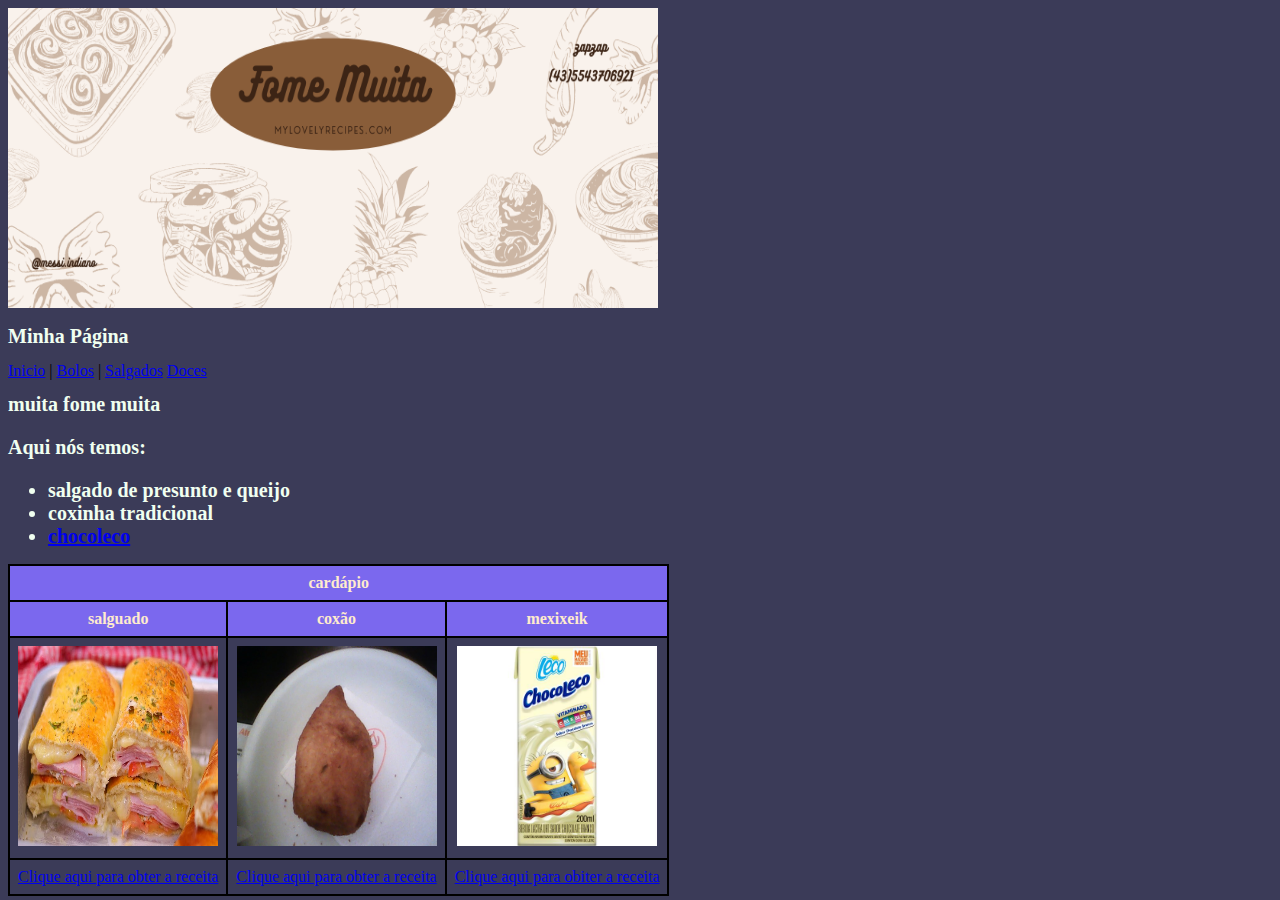
==== index.html @ 6c069d08 "ok" ====
<!DOCTYPE html>
<html>
<head>
  <meta charset="utf-8">
  <meta name="viewport" content="width=device-width">
  <title>fomemuita</title>
  <link href="style.css" rel="stylesheet" type="text/css" />
  <link rel= "stylesheet" href= "style.css>">
</head>
  <img src="Beige Minimalist Food Line Art  Recipes Facebook Cover .png" width="650" height="300">
<body> 
  <header>

    <h1>Minha Página</h1>
    
    <nav>
    
    <a href="index.html">Inicio</a> |
    
    <a href="bolos.html">Bolos</a> |
    
    <a href="salgados.html">Salgados</a>
    
    <a href="doces.html">Doces</a>
    
    </nav>
    
    </header>
    <section id="muita fome muita"> 
       <h1> muita fome muita </h1>
          <p>Aqui nós temos:</p>
         <ul>
          <li>salgado de presunto e queijo</li>
          <li>coxinha tradicional</li>
          <li> <a href="noname.html"> chocoleco </a></li>
         </ul>
    </section>
  <table>
    <thead>
      <tr> 
        <th colspan="3">cardápio </th>
      </tr>
      <tr>
        <th>salguado</th>
        <th>coxão</th>  
        <th>mexixeik </th>
      </tr>
    </thead>
      <tbody>
        <tr>
          <td><img src="image/salgadasssssso.jpg" width="200"height="200"</td>
          <td><img src="image/coxinhapodi.jpg" width="200"height="200"</td>
          <td><img src="image/chocolecodois.jpg" width="200"height="200"</td>
        </tr>
        <tr>
          <td> <a href="salguado.html"> Clique aqui para obter a receita </a></td>
          <td> <a href="coxinhaa.html"> Clique aqui para obter a receita </a></td>
          <td> <a href="chocoleco.html"> Clique aqui para obiter a receita </a></td>
        </tr>
      </tbody>
  </table>
    <script src="script.js"></script>
</body>

</html>
---- style.css ----
html {
  height: 100%;
  width: 100%;
}
  table{
    widht: 100%;
    border-collapse: collapse;
  }
   th, td {
    border: 2px solid black;
    padding: 8px;
    text-align: center;
  }
  th {
     background-color: mediumslateblue;
     color: blanchedalmond;
  }

  td { color:honeydew; 
  }
  h1 {
    color:honeydew;
    font-family:comic sans ms;
    font-size: 20px;
    font-weight: bold;
  }
  p {
    color:honeydew;
    font-family:comic sans ms;
    font-size: 20px;
    font-weight: bold;
  }
  li {
    color:honeydew;
    font-family:comic sans ms;
    font-size: 20px;
    font-weight: bold;
  }
  body{ 
  background-color:#3B3B58;
  }
  #muitafomemuita
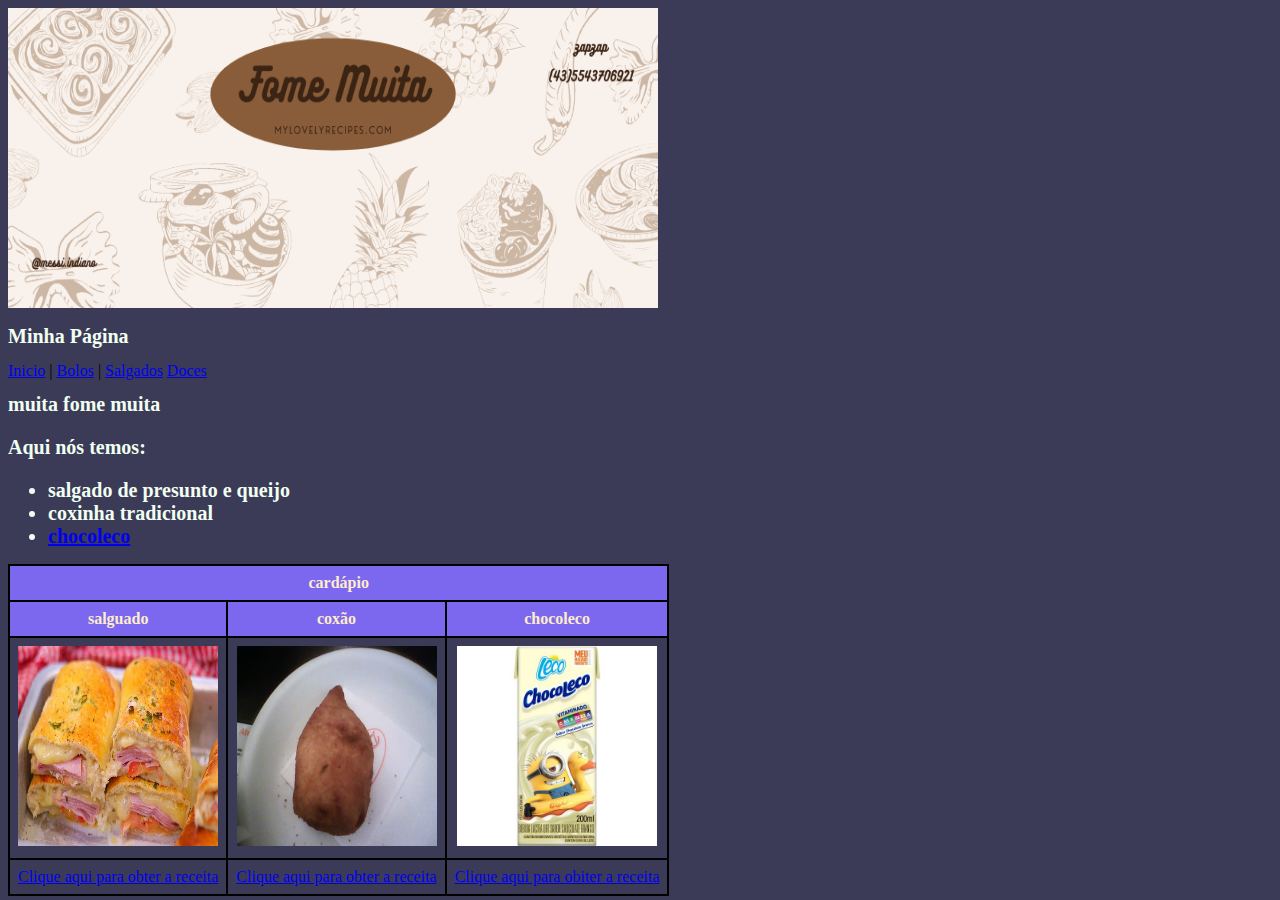
==== commit 358d90d5: "ok" ====
--- a/index.html
+++ b/index.html
@@ -15,13 +15,13 @@
     
     <nav>
     
-    <a href="index.html">Inicio</a> |
+    <a href="...">Inicio</a> |
     
-    <a href="bolos.html">Bolos</a> |
+    <a href="...">Bolos</a> |
     
-    <a href="salgados.html">Salgados</a>
+    <a href="...">Salgados</a>
     
-    <a href="doces.html">Doces</a>
+    <a href="...">Doces</a>
     
     </nav>
     
@@ -43,14 +43,14 @@
       <tr>
         <th>salguado</th>
         <th>coxão</th>  
-        <th>mexixeik </th>
+        <th>chocoleco</th>
       </tr>
     </thead>
       <tbody>
         <tr>
-          <td><img src="image/salgadasssssso.jpg" width="200"height="200"</td>
-          <td><img src="image/coxinhapodi.jpg" width="200"height="200"</td>
-          <td><img src="image/chocolecodois.jpg" width="200"height="200"</td>
+          <td><img src="image/salgadasssssso.jpg" width="200"height="200"></td>
+          <td><img src="image/coxinhapodi.jpg" width="200"height="200"></td>
+          <td><img src="image/chocolecodois.jpg" width="200"height="200"></td>
         </tr>
         <tr>
           <td> <a href="salguado.html"> Clique aqui para obter a receita </a></td>
--- a/style.css
+++ b/style.css
@@ -20,23 +20,28 @@
   }
   h1 {
     color:honeydew;
-    font-family:comic sans ms;
+    font-family:comic sans-serif;
     font-size: 20px;
     font-weight: bold;
   }
   p {
     color:honeydew;
-    font-family:comic sans ms;
+    font-family:comic sans-serif;
     font-size: 20px;
     font-weight: bold;
   }
   li {
     color:honeydew;
-    font-family:comic sans ms;
+    font-family:comic sans-serif;
     font-size: 20px;
     font-weight: bold;
   }
   body{ 
   background-color:#3B3B58;
   }
-  #muitafomemuita+  #muitafomemuita {
+    border: 2px solid rgb(226, 95, 95);
+    background-color:#ee01f6;
+    padding: 8px;
+    text-align: center;
+  }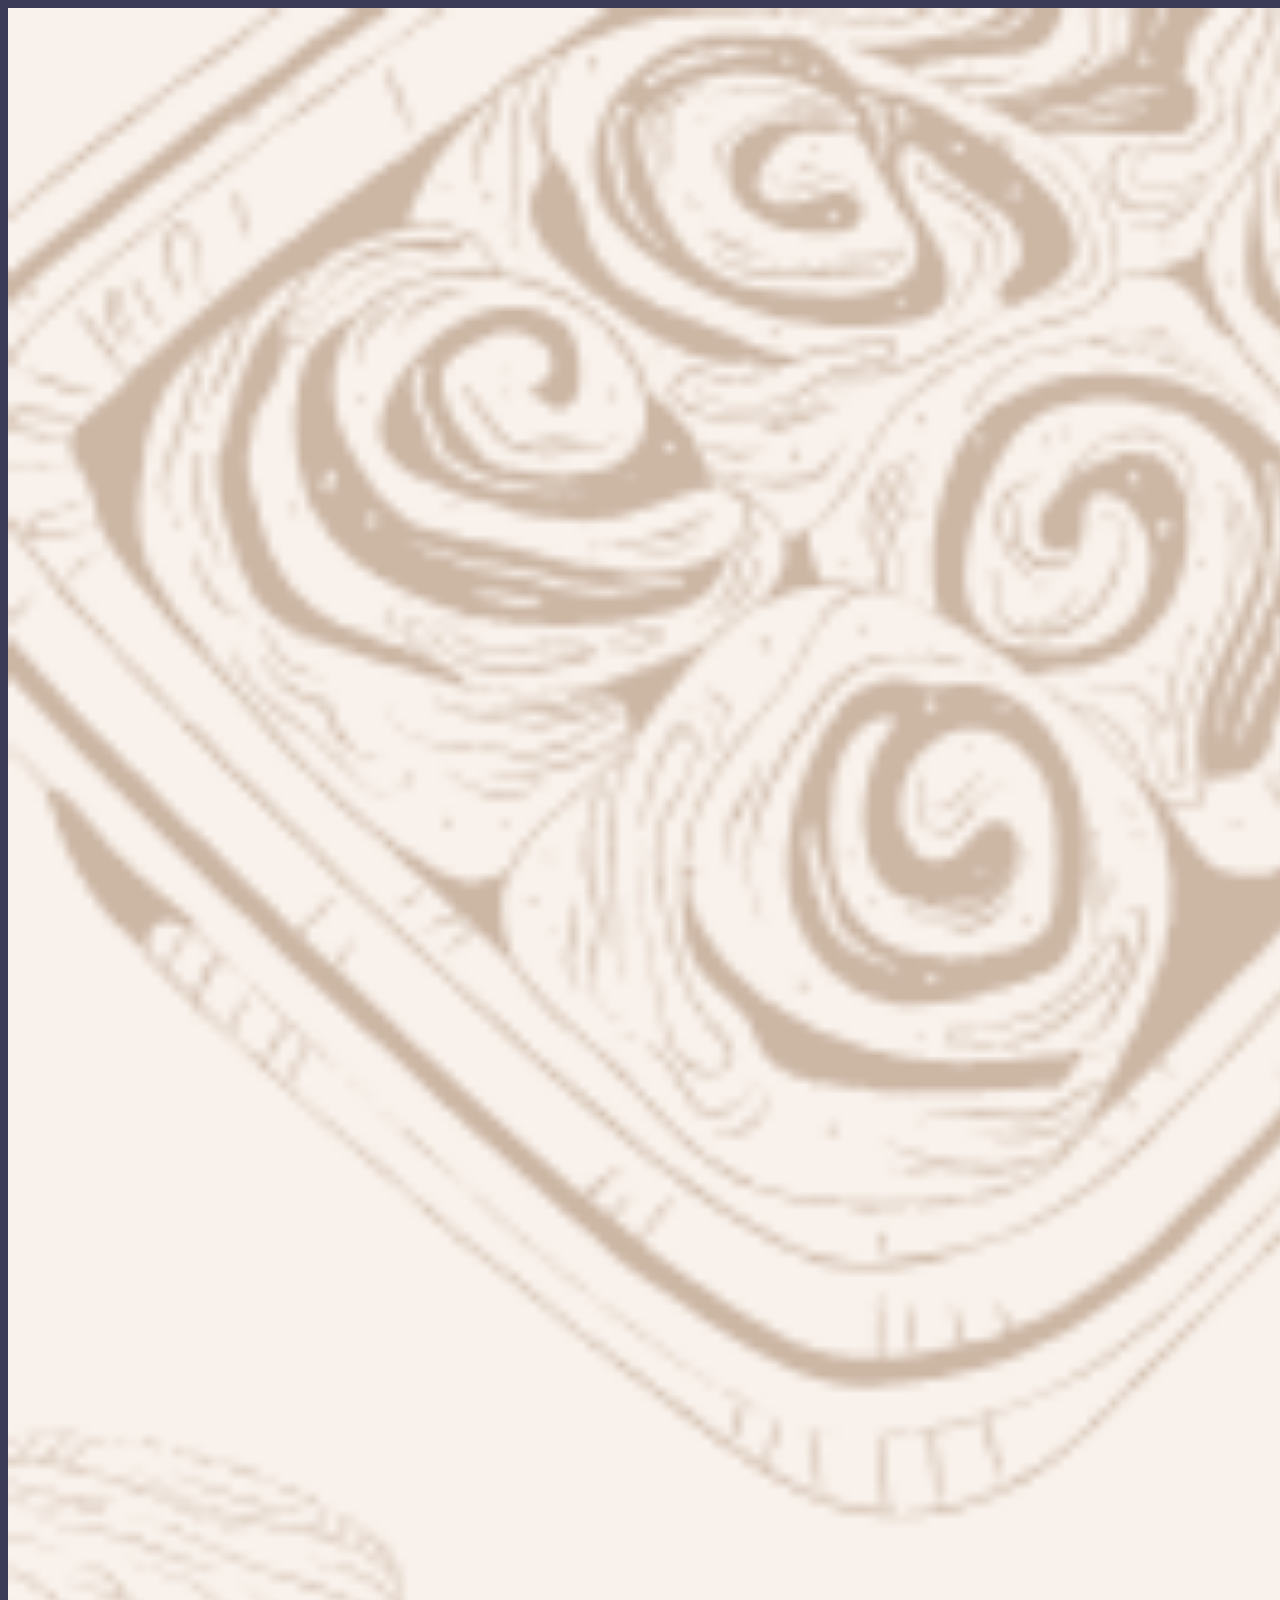
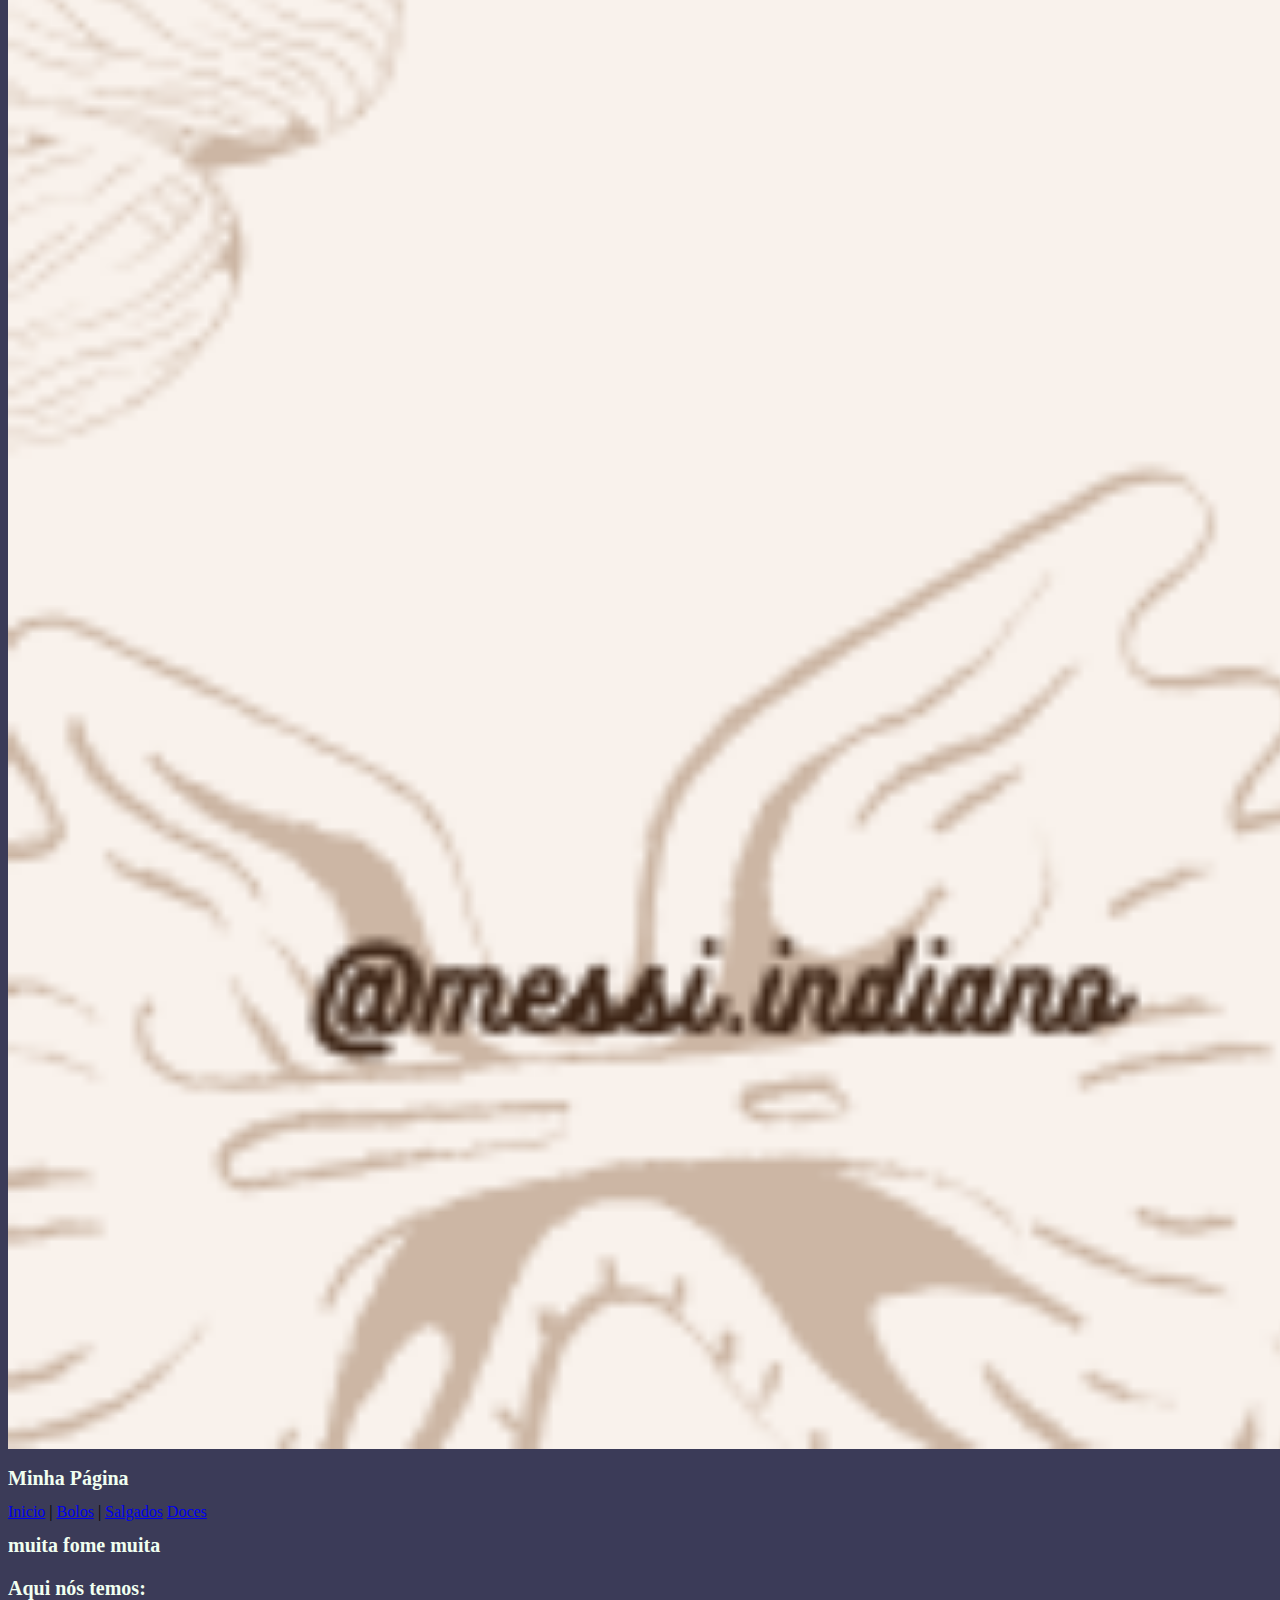
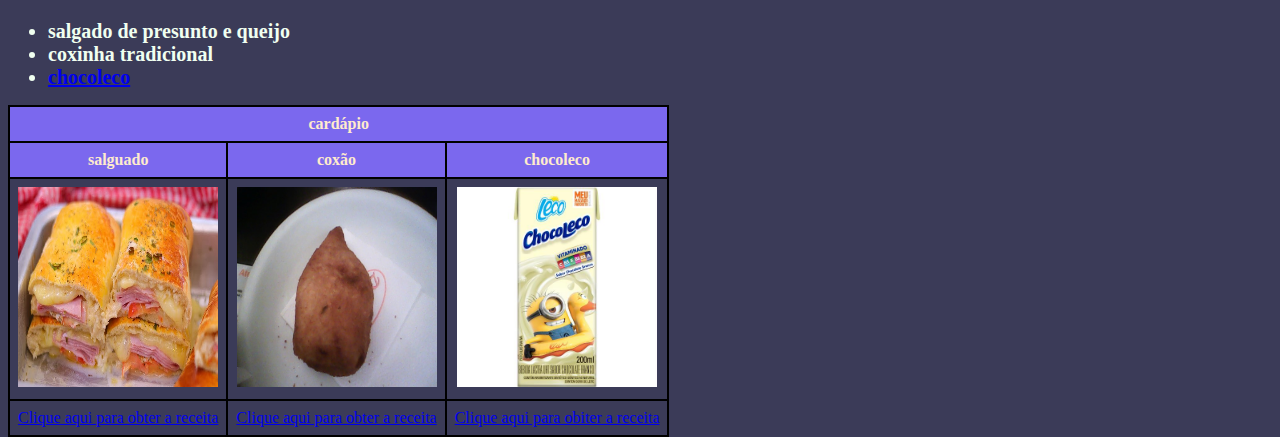
==== commit 97ef0144: "ok" ====
--- a/index.html
+++ b/index.html
@@ -7,7 +7,7 @@
   <link href="style.css" rel="stylesheet" type="text/css" />
   <link rel= "stylesheet" href= "style.css>">
 </head>
-  <img src="Beige Minimalist Food Line Art  Recipes Facebook Cover .png" width="650" height="300">
+  <img src="Beige Minimalist Food Line Art  Recipes Facebook Cover .png" width="650%" height="300%">
 <body> 
   <header>
 
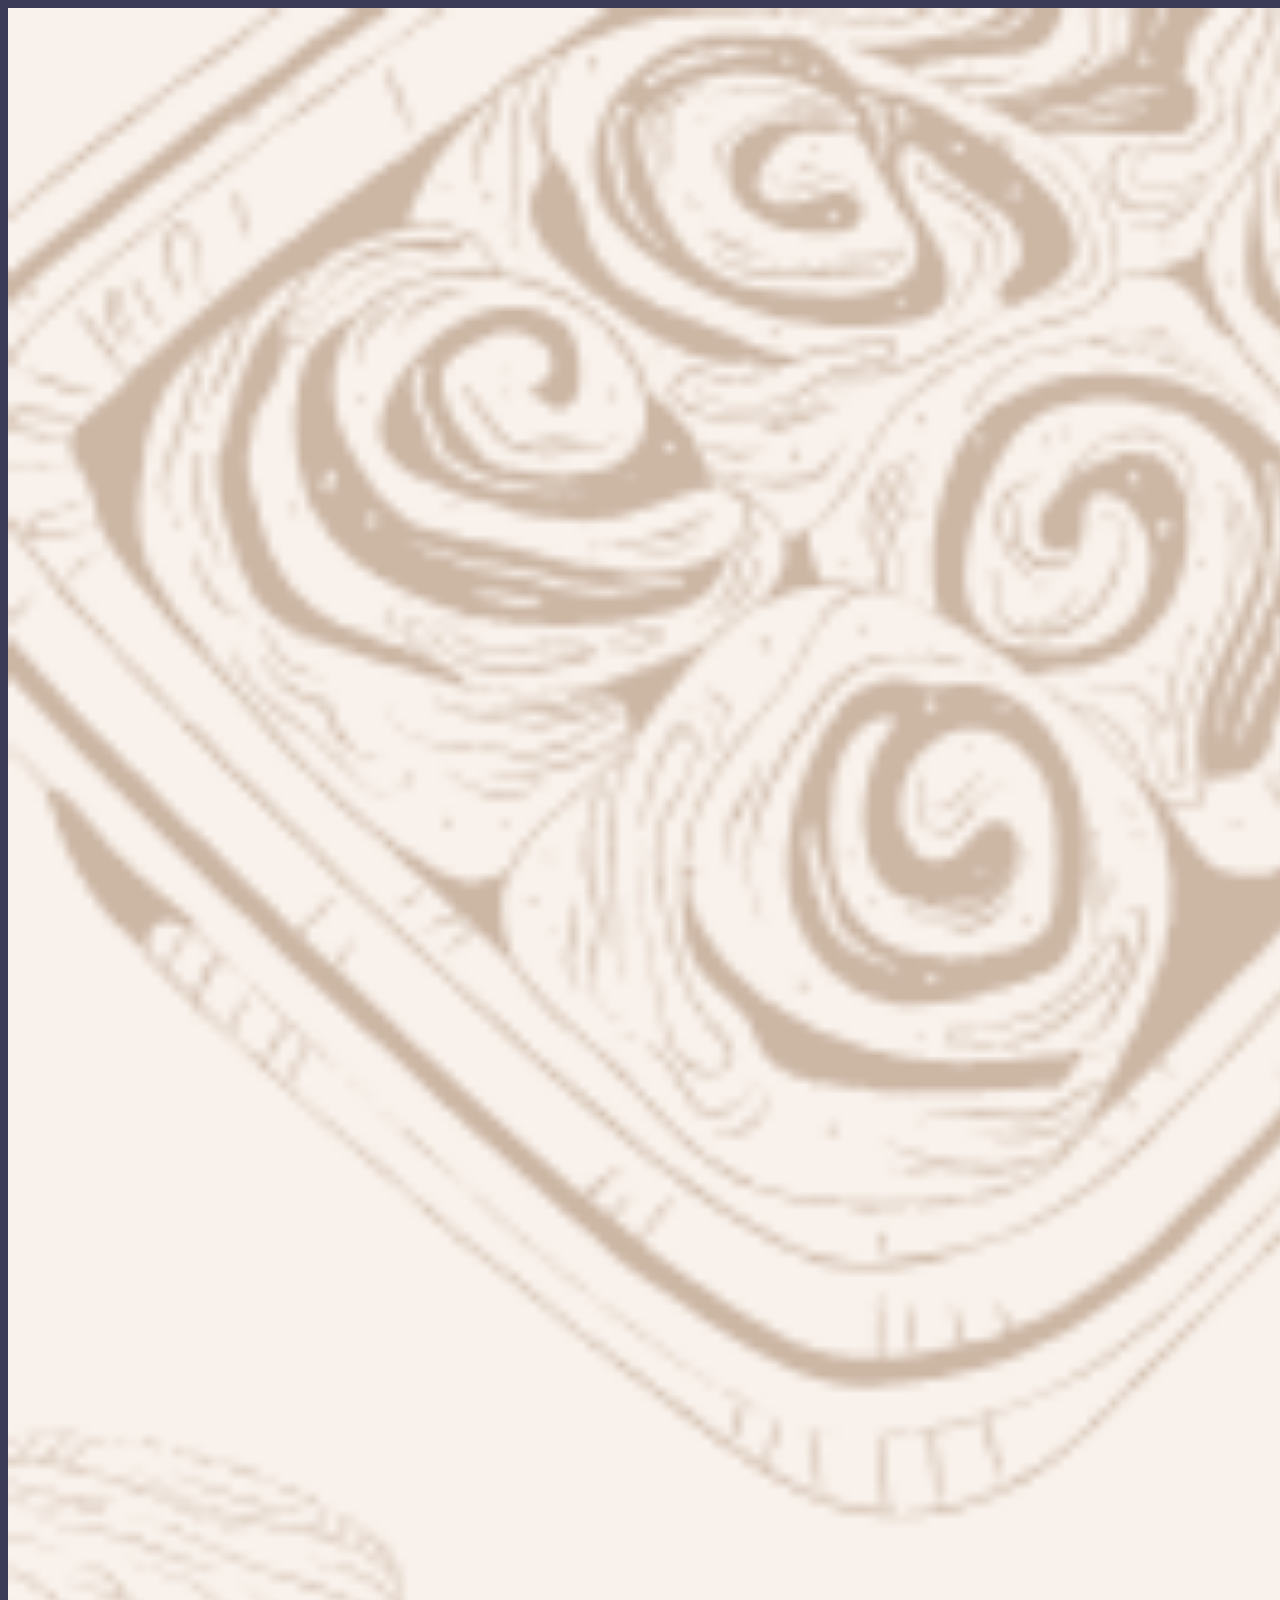
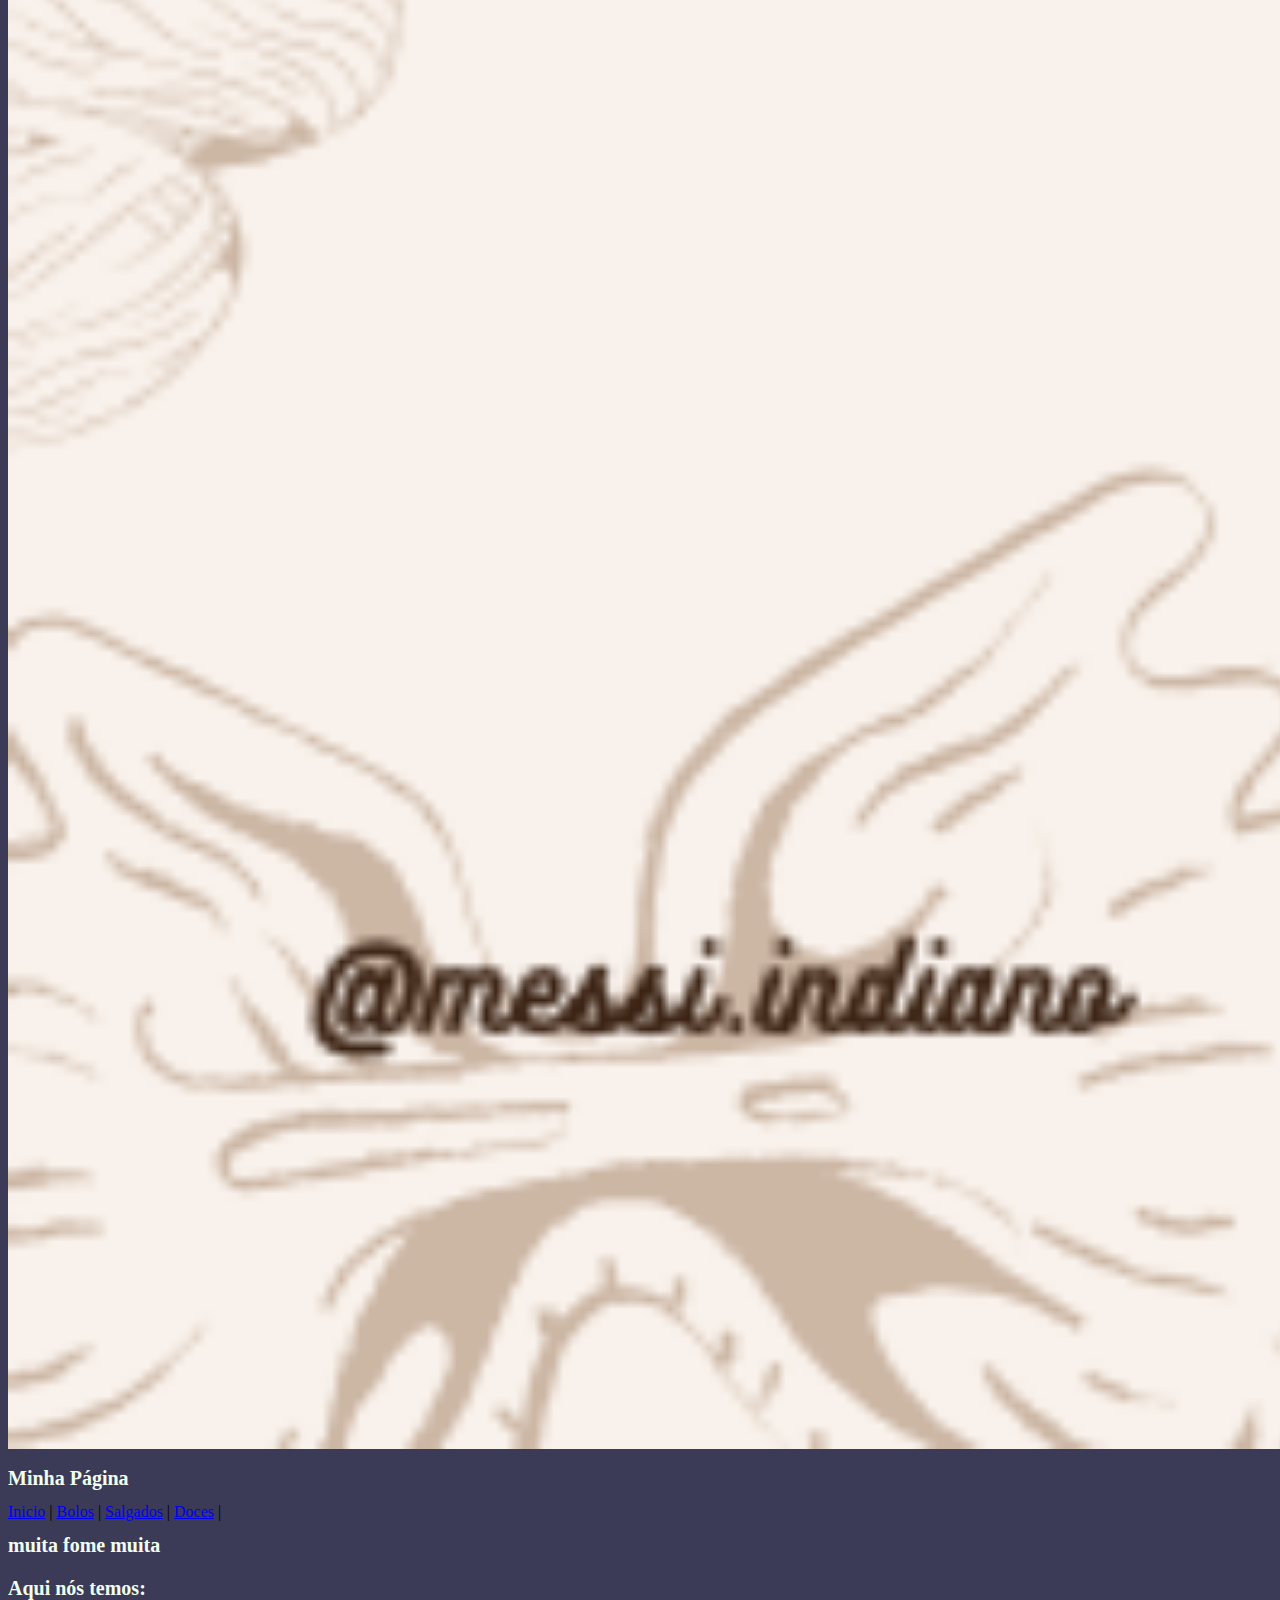
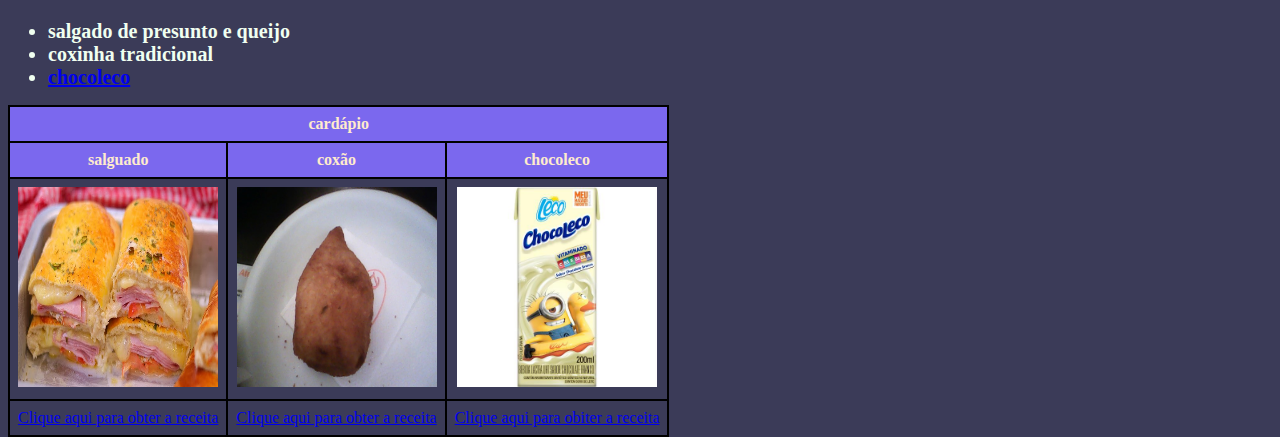
==== commit af7a11a3: "ok" ====
--- a/index.html
+++ b/index.html
@@ -19,9 +19,9 @@
     
     <a href="...">Bolos</a> |
     
-    <a href="...">Salgados</a>
+    <a href="...">Salgados</a> |
     
-    <a href="...">Doces</a>
+    <a href="...">Doces</a> |
     
     </nav>
     
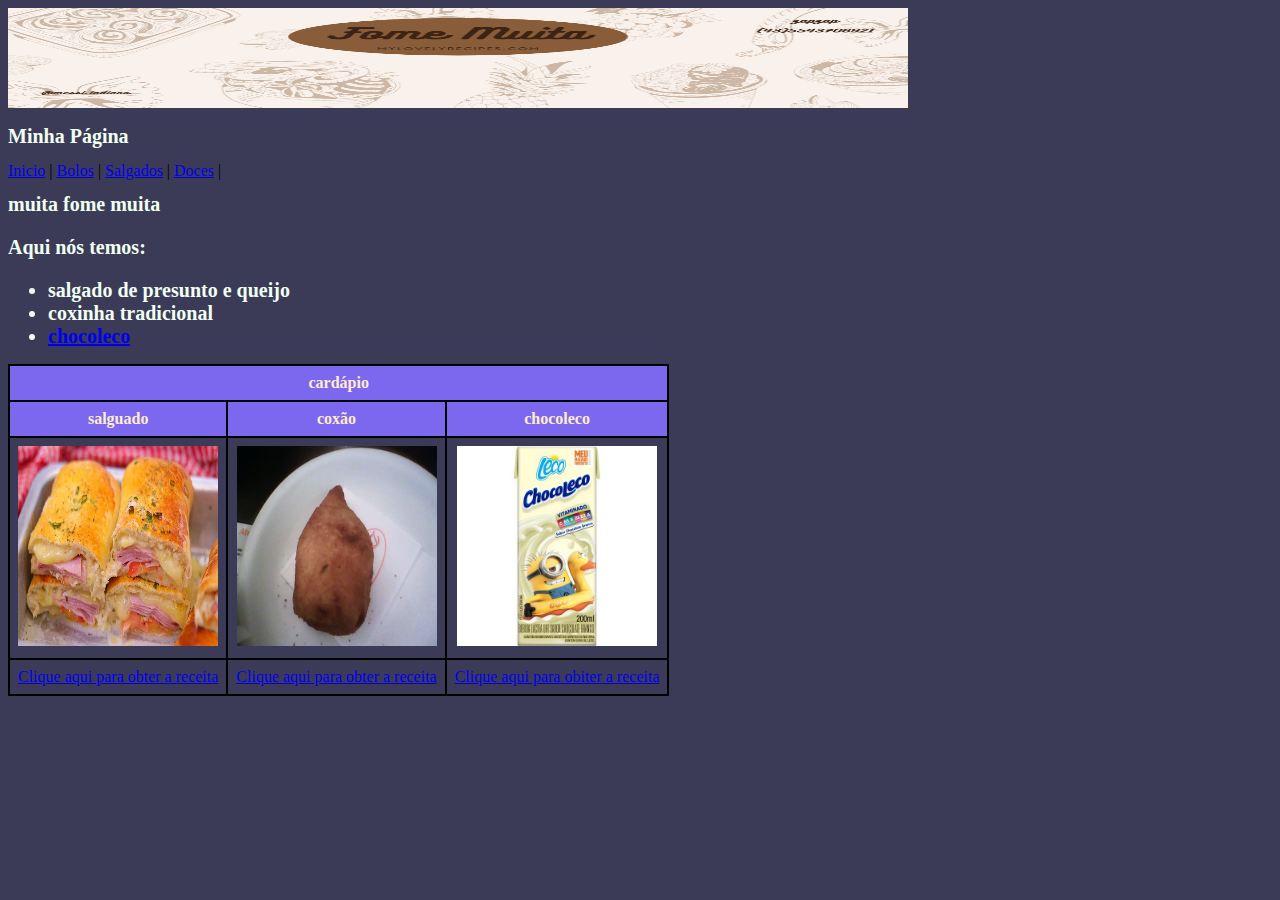
==== commit 4b7ca500: "ok" ====
--- a/index.html
+++ b/index.html
@@ -7,7 +7,7 @@
   <link href="style.css" rel="stylesheet" type="text/css" />
   <link rel= "stylesheet" href= "style.css>">
 </head>
-  <img src="Beige Minimalist Food Line Art  Recipes Facebook Cover .png" width="650%" height="300%">
+  <img src="Beige Minimalist Food Line Art  Recipes Facebook Cover .png" width="900" height="100">
 <body> 
   <header>
 
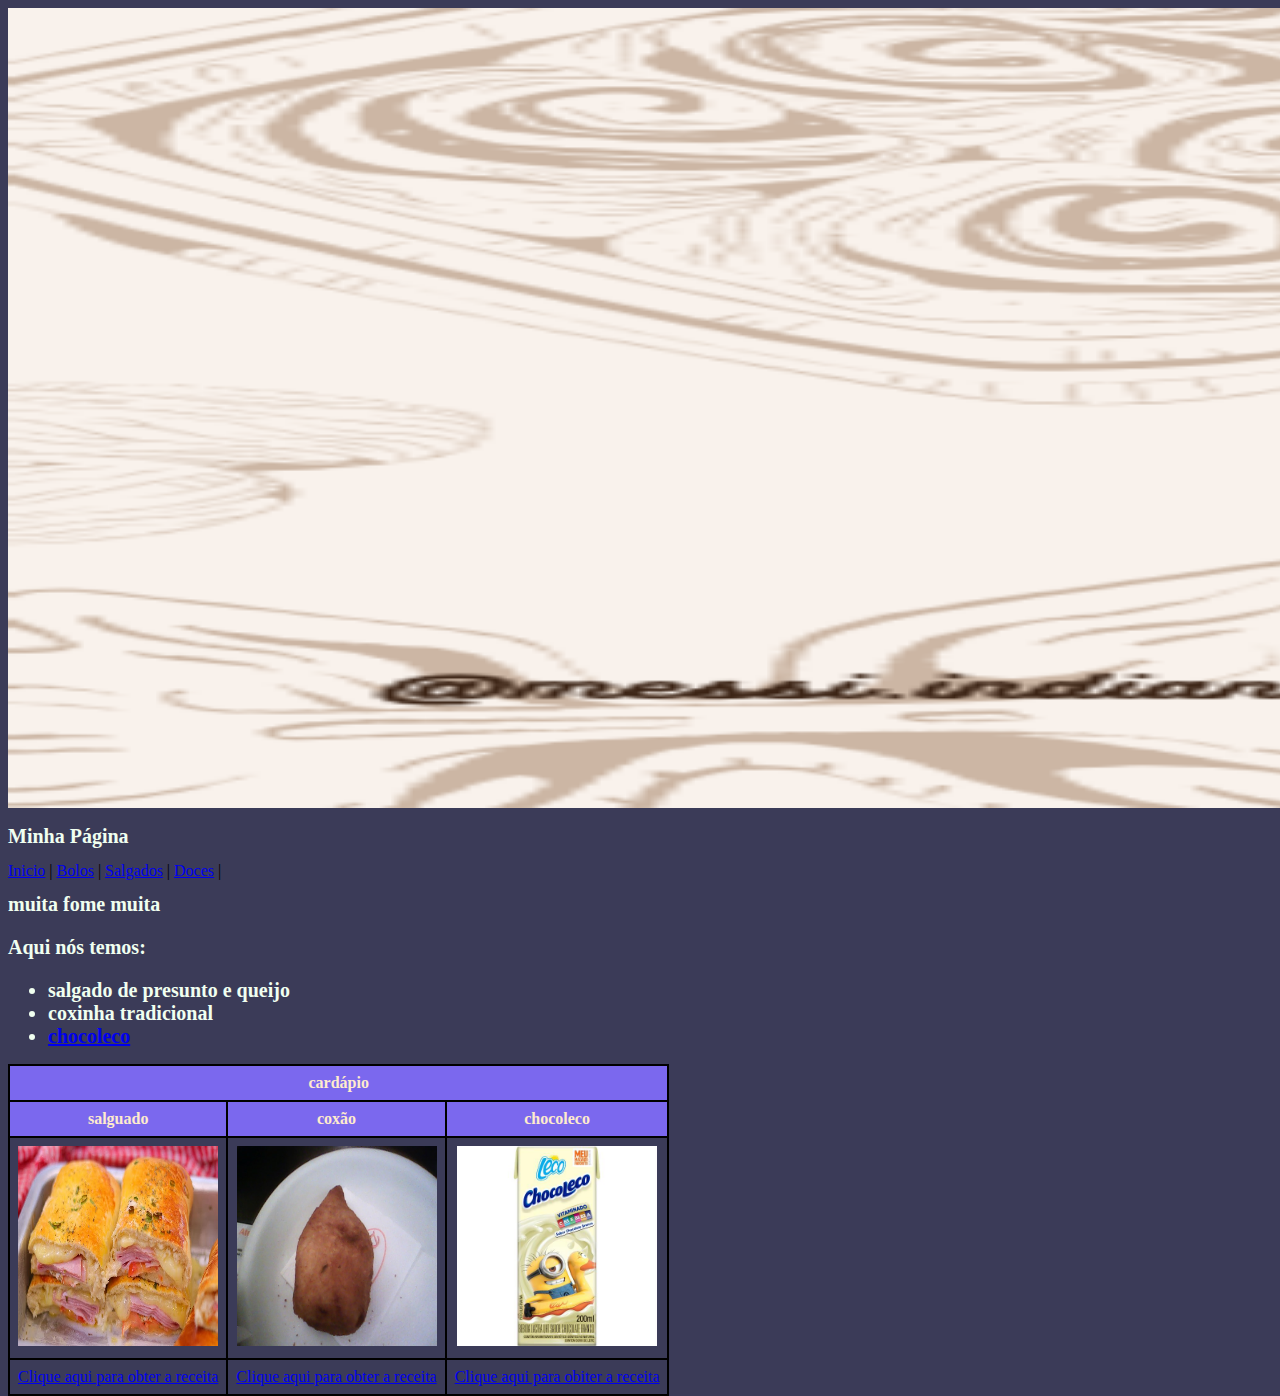
==== commit a475af9b: "ok" ====
--- a/index.html
+++ b/index.html
@@ -7,7 +7,7 @@
   <link href="style.css" rel="stylesheet" type="text/css" />
   <link rel= "stylesheet" href= "style.css>">
 </head>
-  <img src="Beige Minimalist Food Line Art  Recipes Facebook Cover .png" width="900" height="100">
+  <img src="Beige Minimalist Food Line Art  Recipes Facebook Cover .png" width="10000" height="800">
 <body> 
   <header>
 
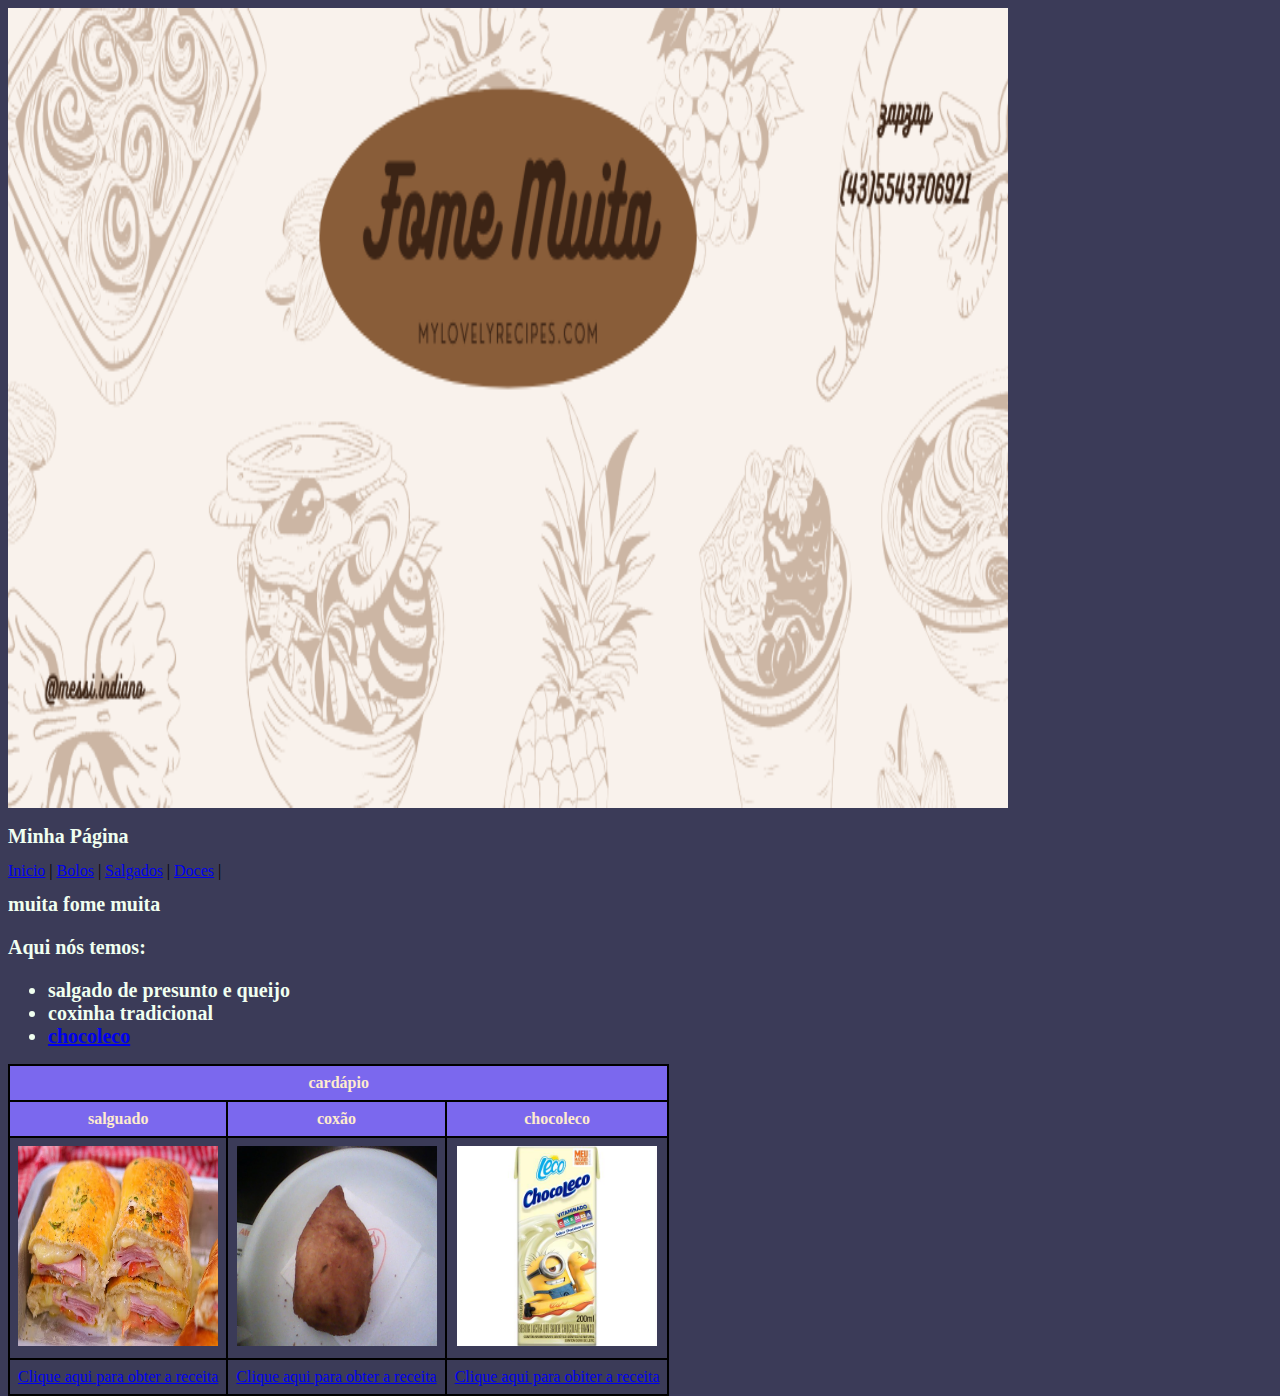
==== commit ccc5e5c4: "ok" ====
--- a/index.html
+++ b/index.html
@@ -7,7 +7,7 @@
   <link href="style.css" rel="stylesheet" type="text/css" />
   <link rel= "stylesheet" href= "style.css>">
 </head>
-  <img src="Beige Minimalist Food Line Art  Recipes Facebook Cover .png" width="10000" height="800">
+  <img src="Beige Minimalist Food Line Art  Recipes Facebook Cover .png" width="1000" height="800">
 <body> 
   <header>
 
